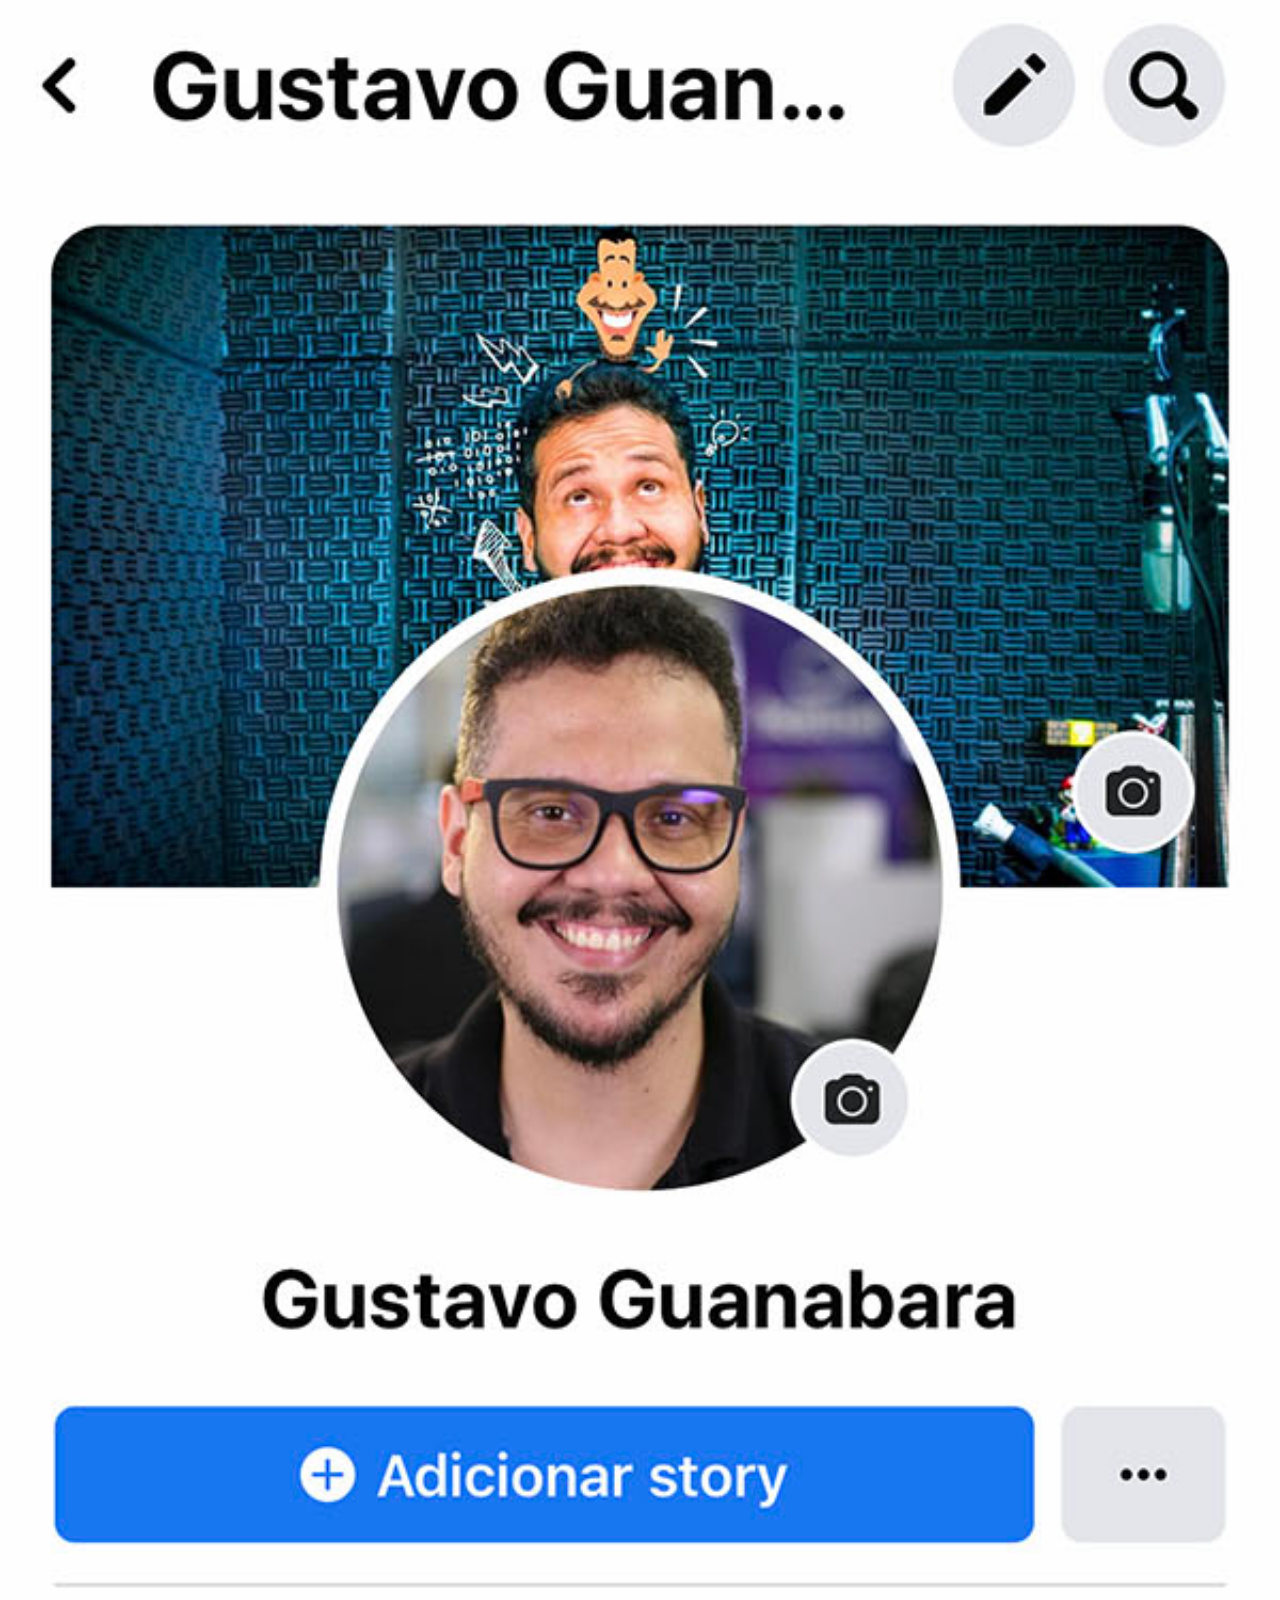
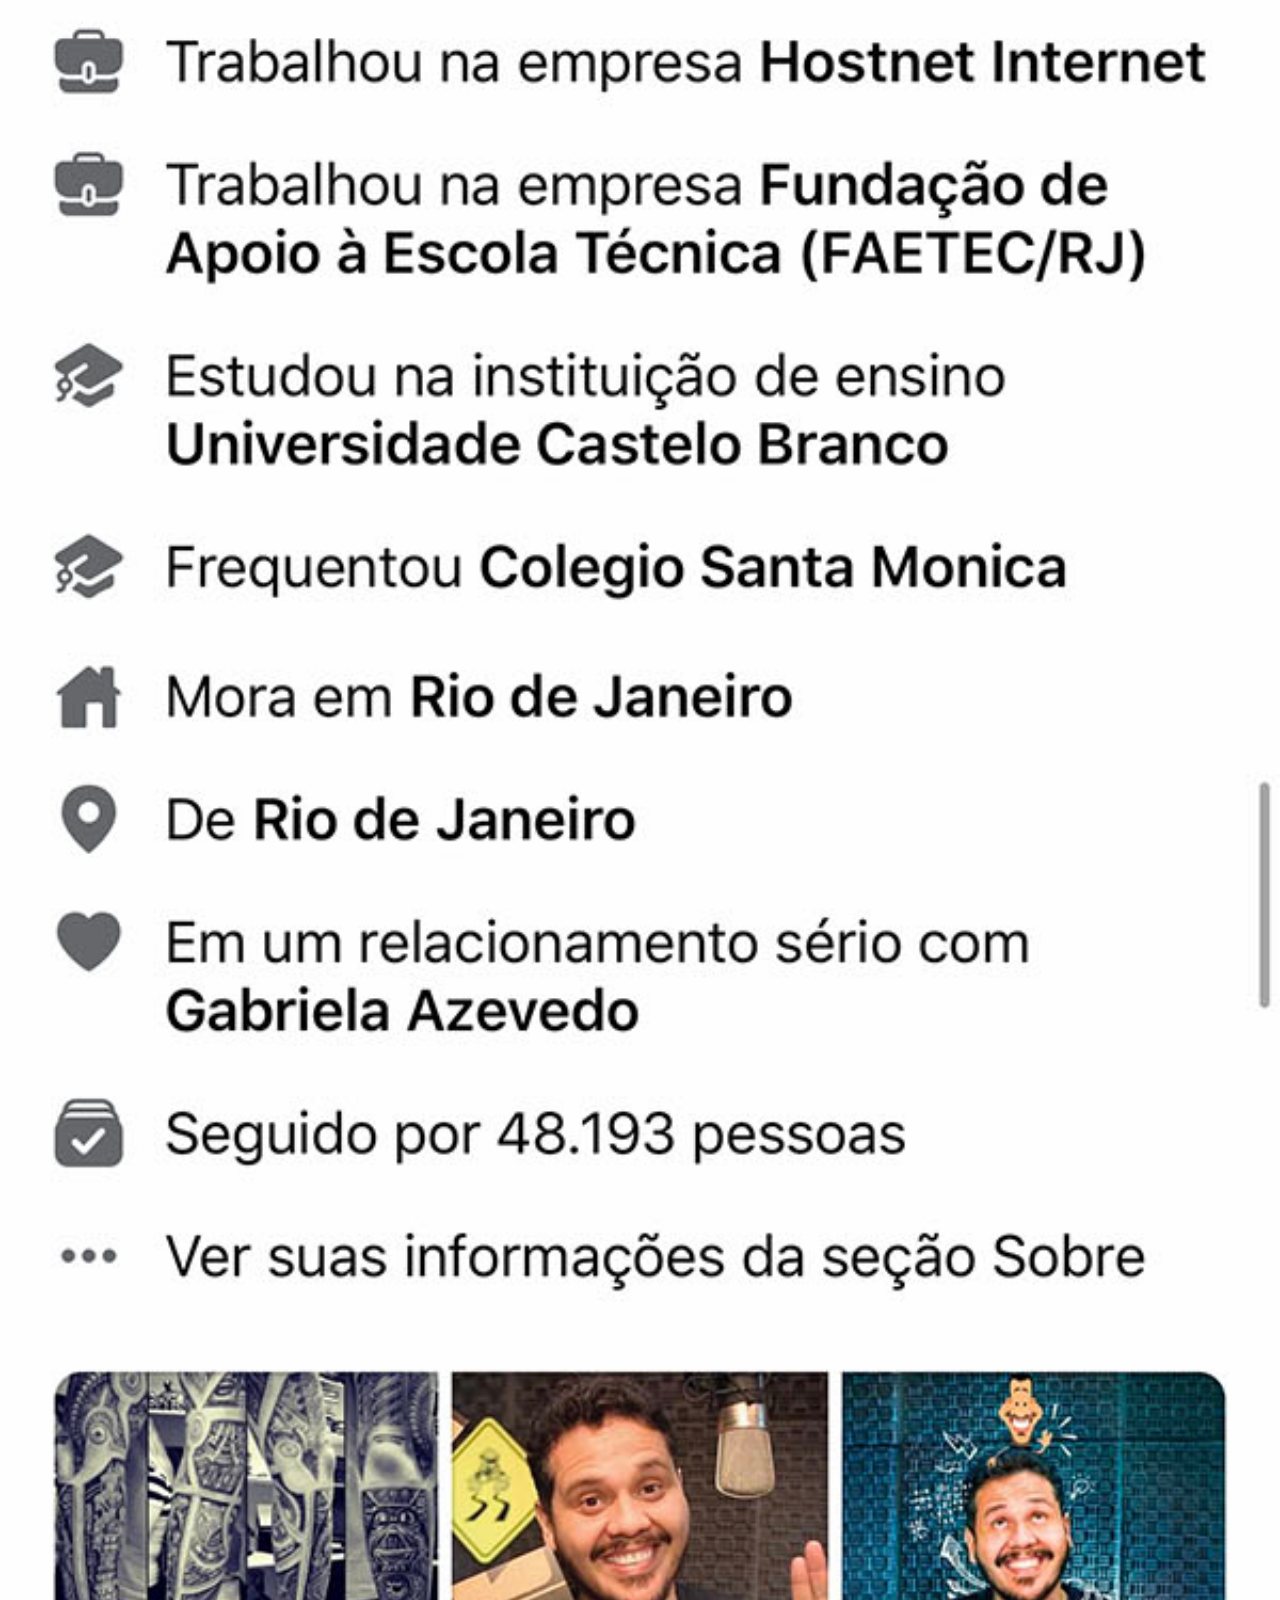
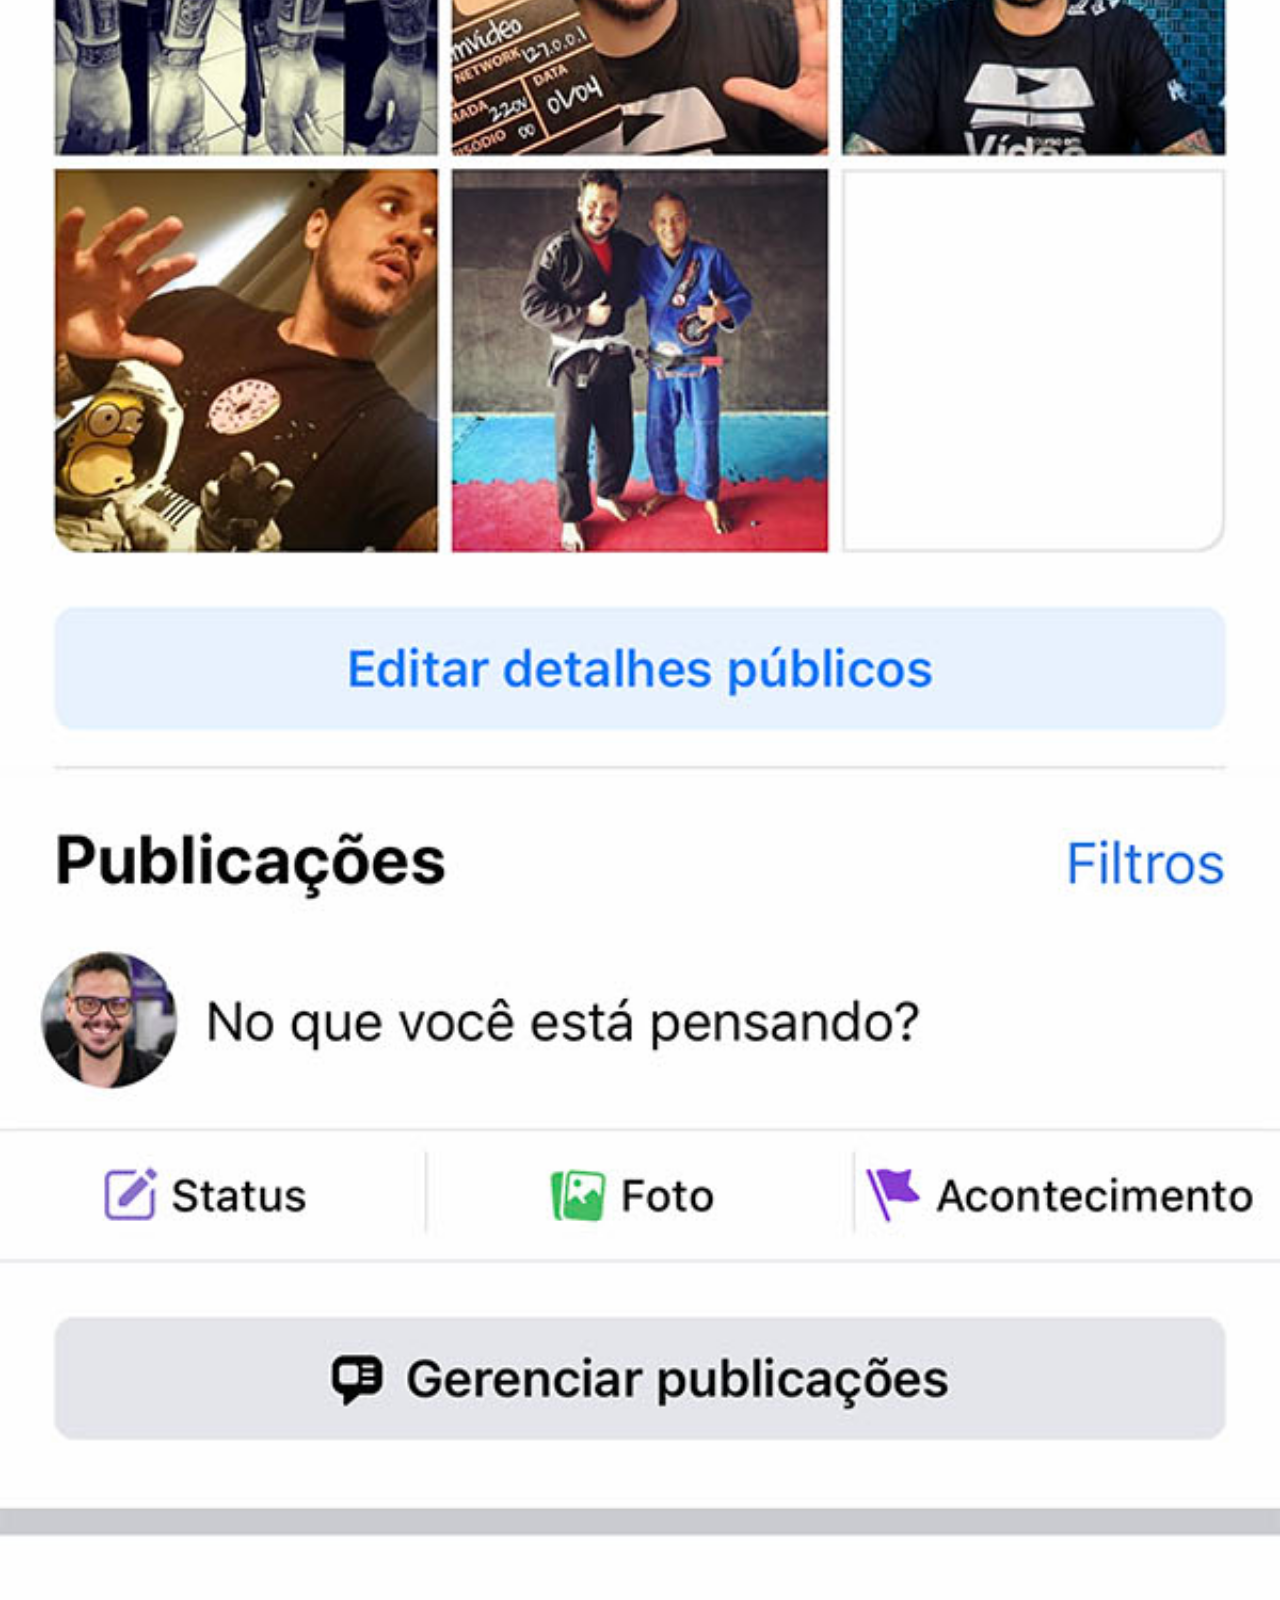
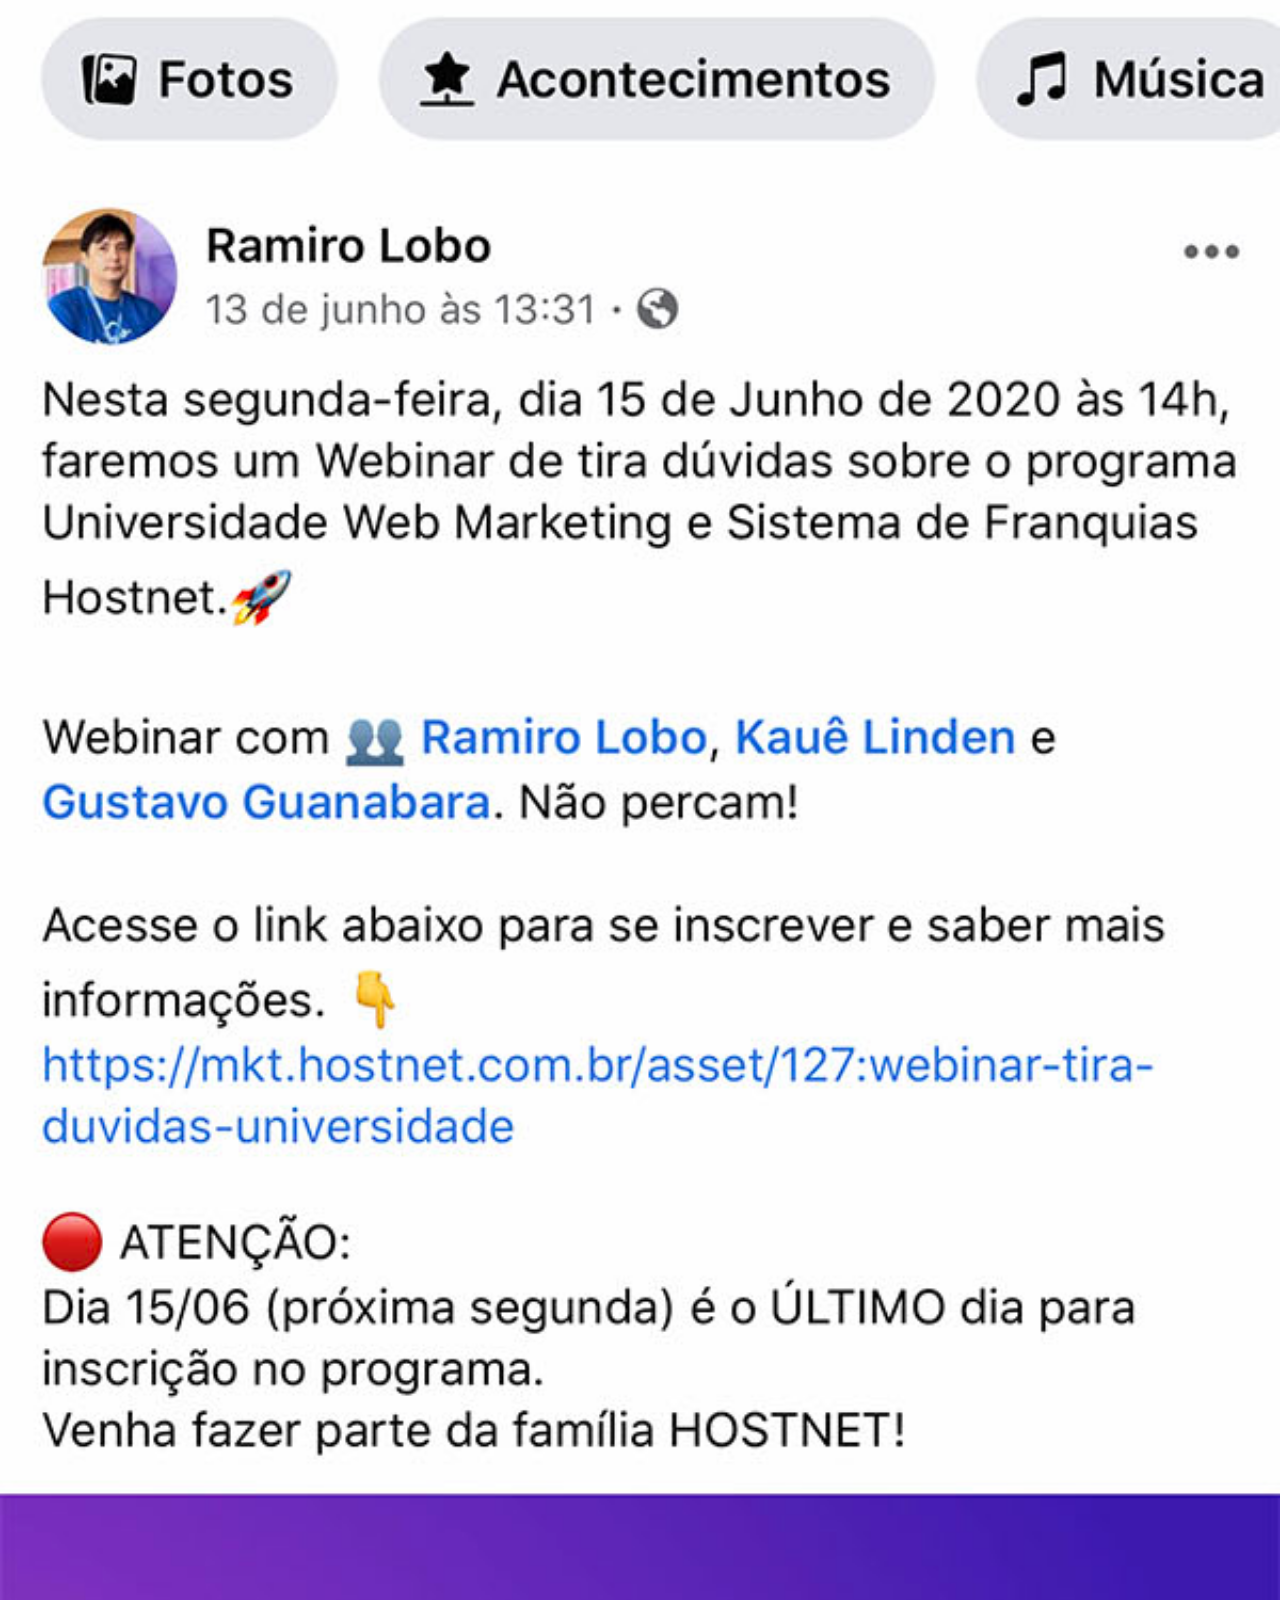
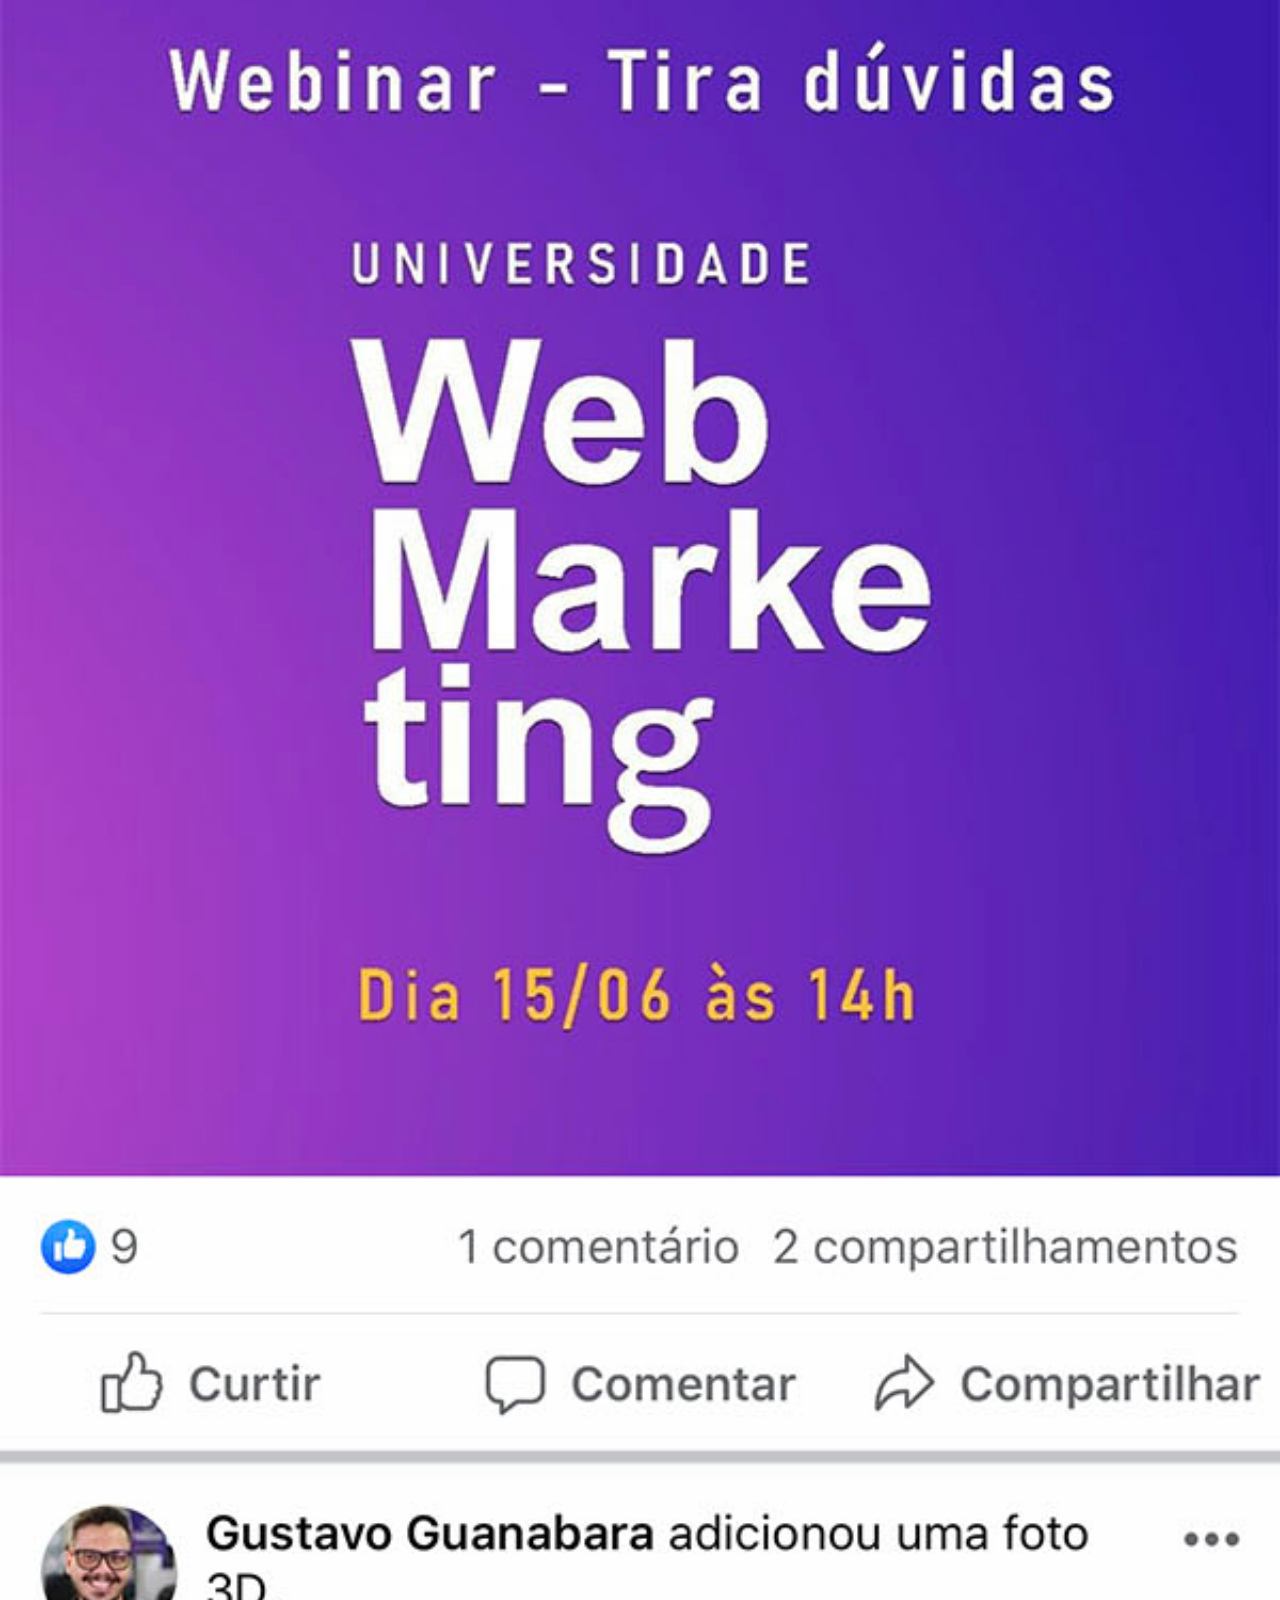
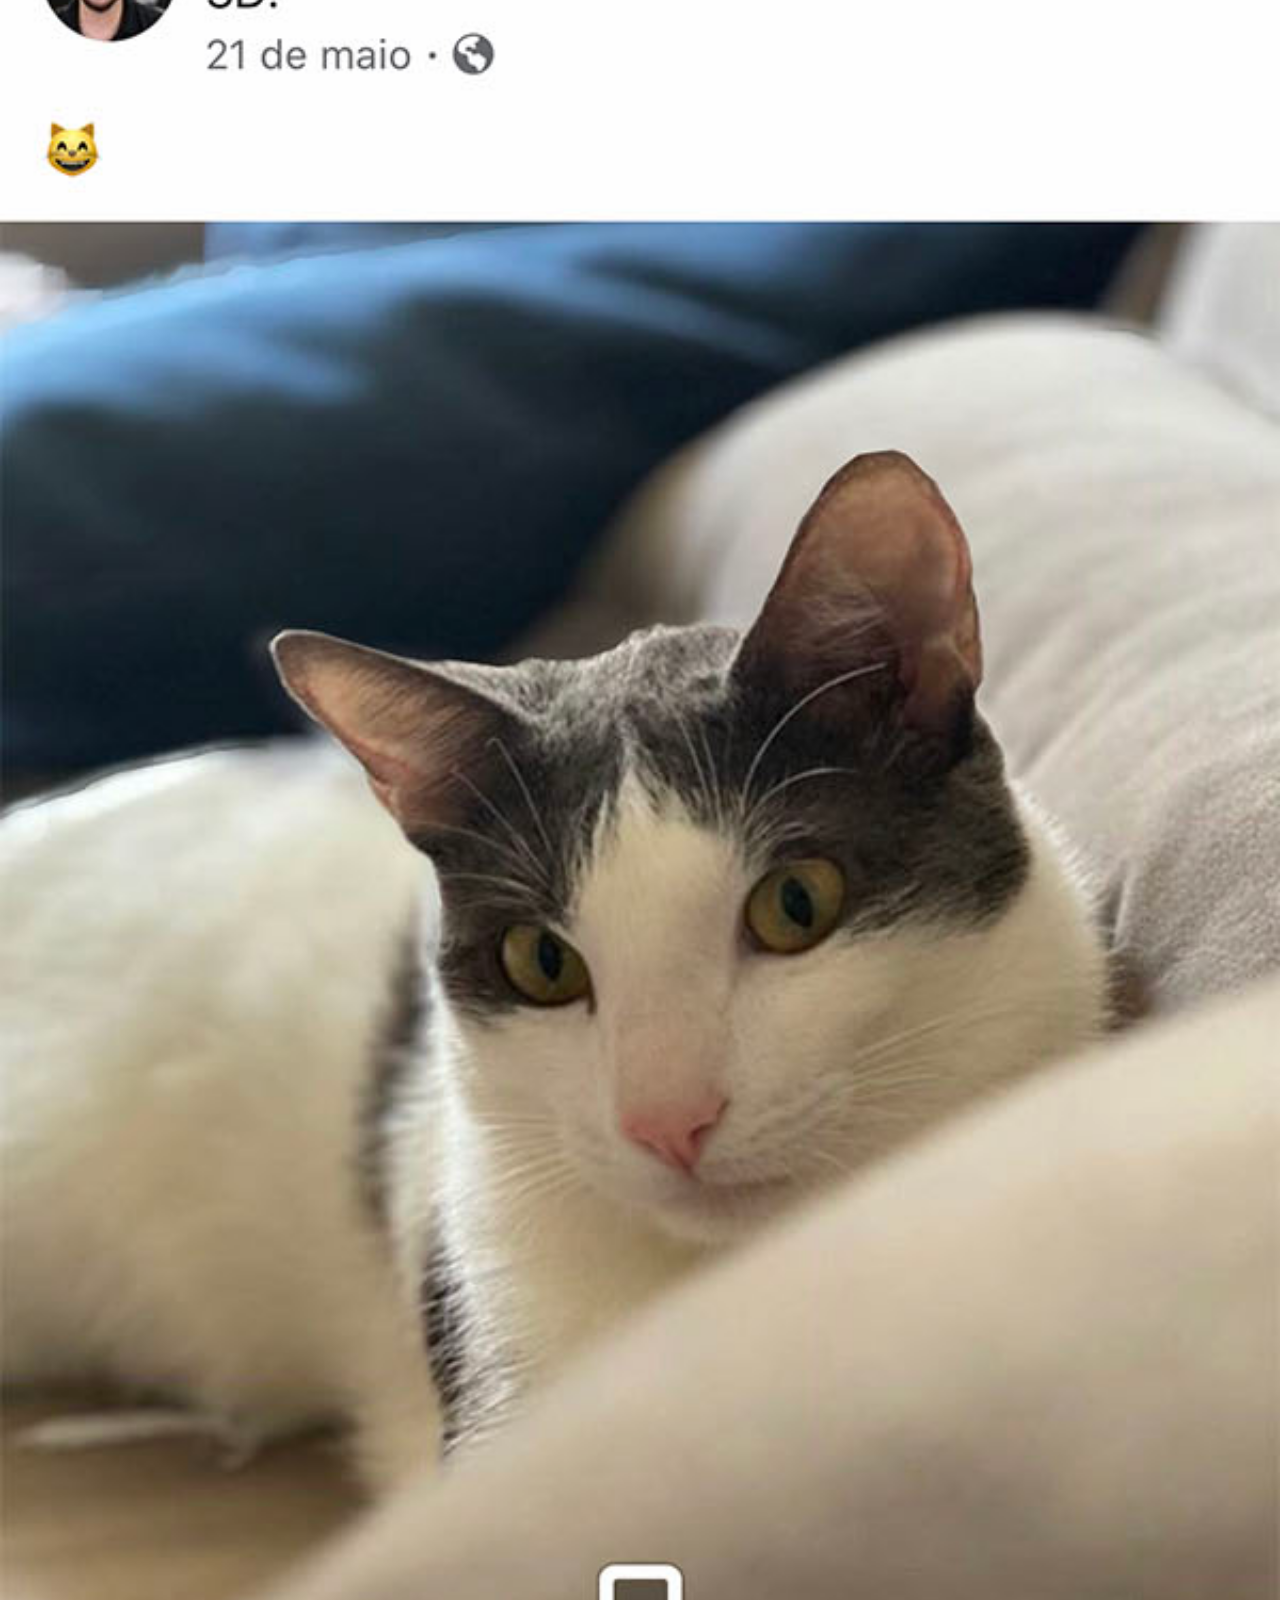
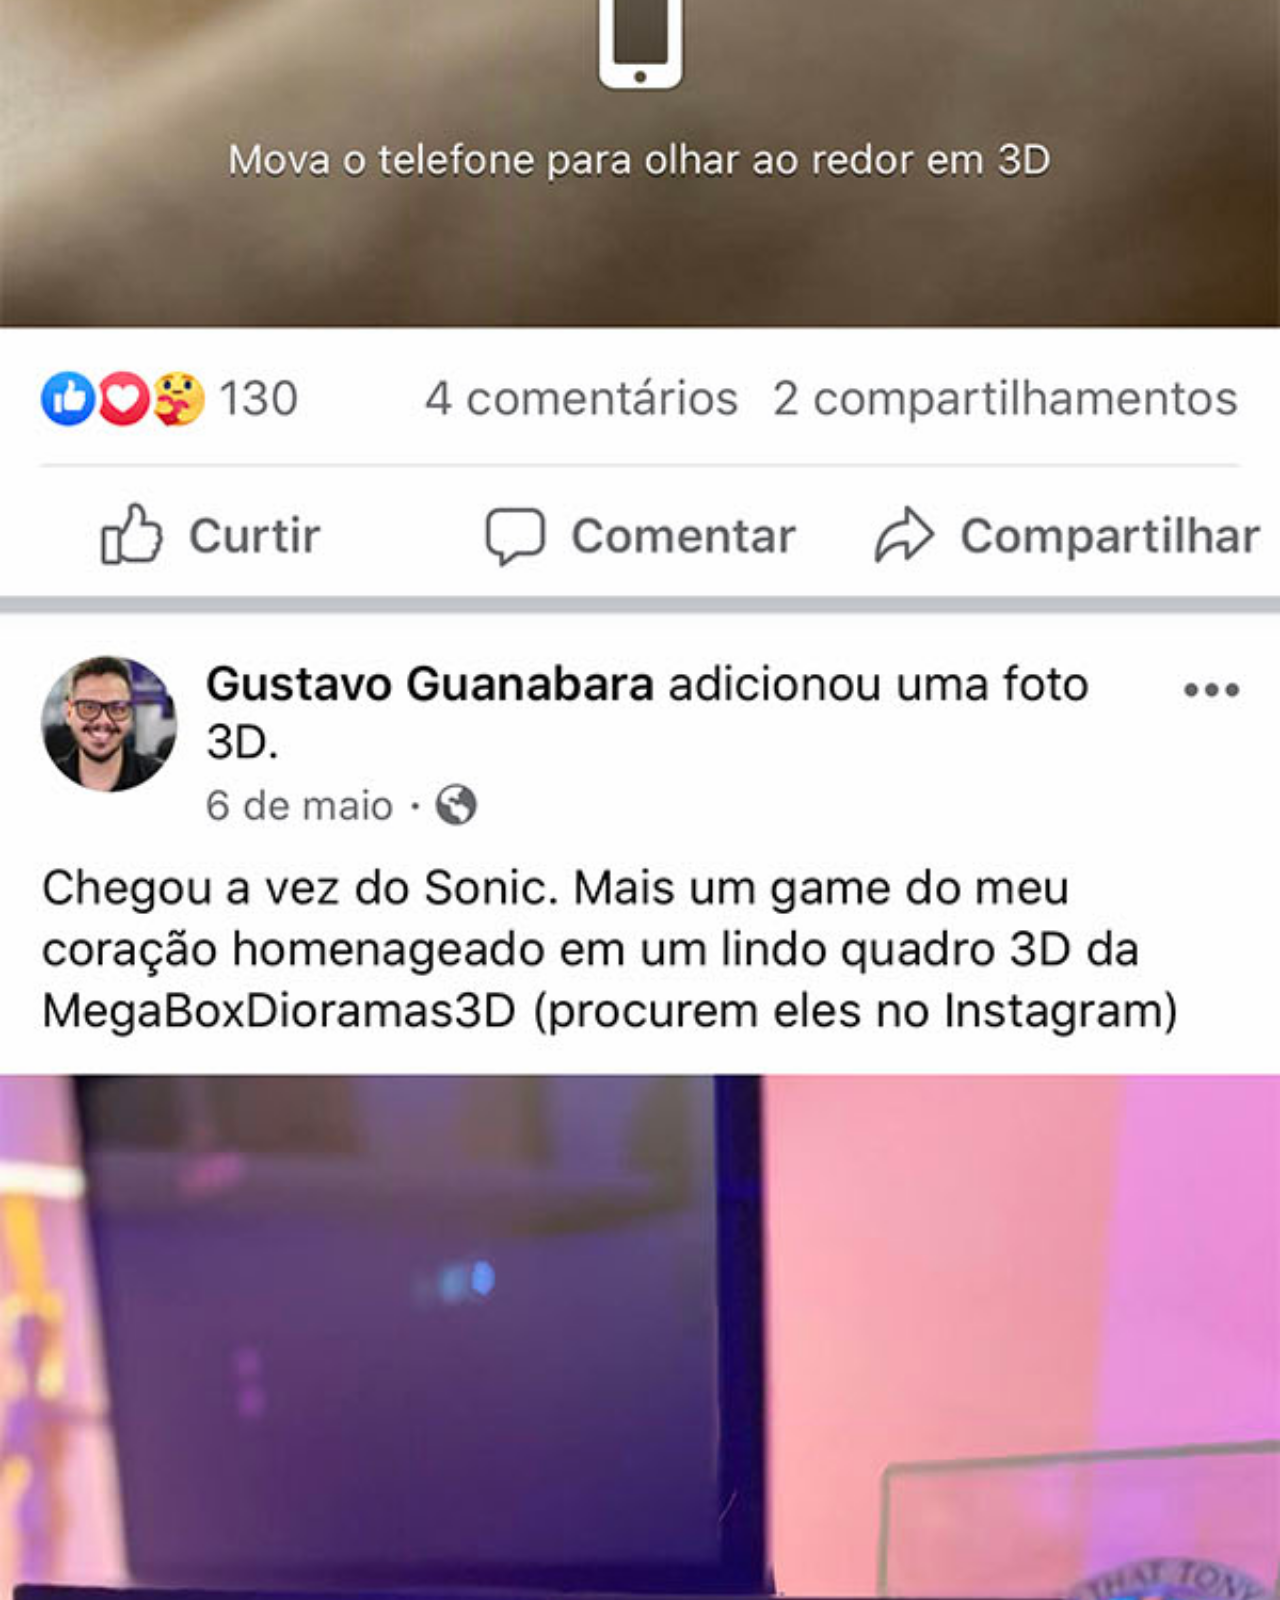
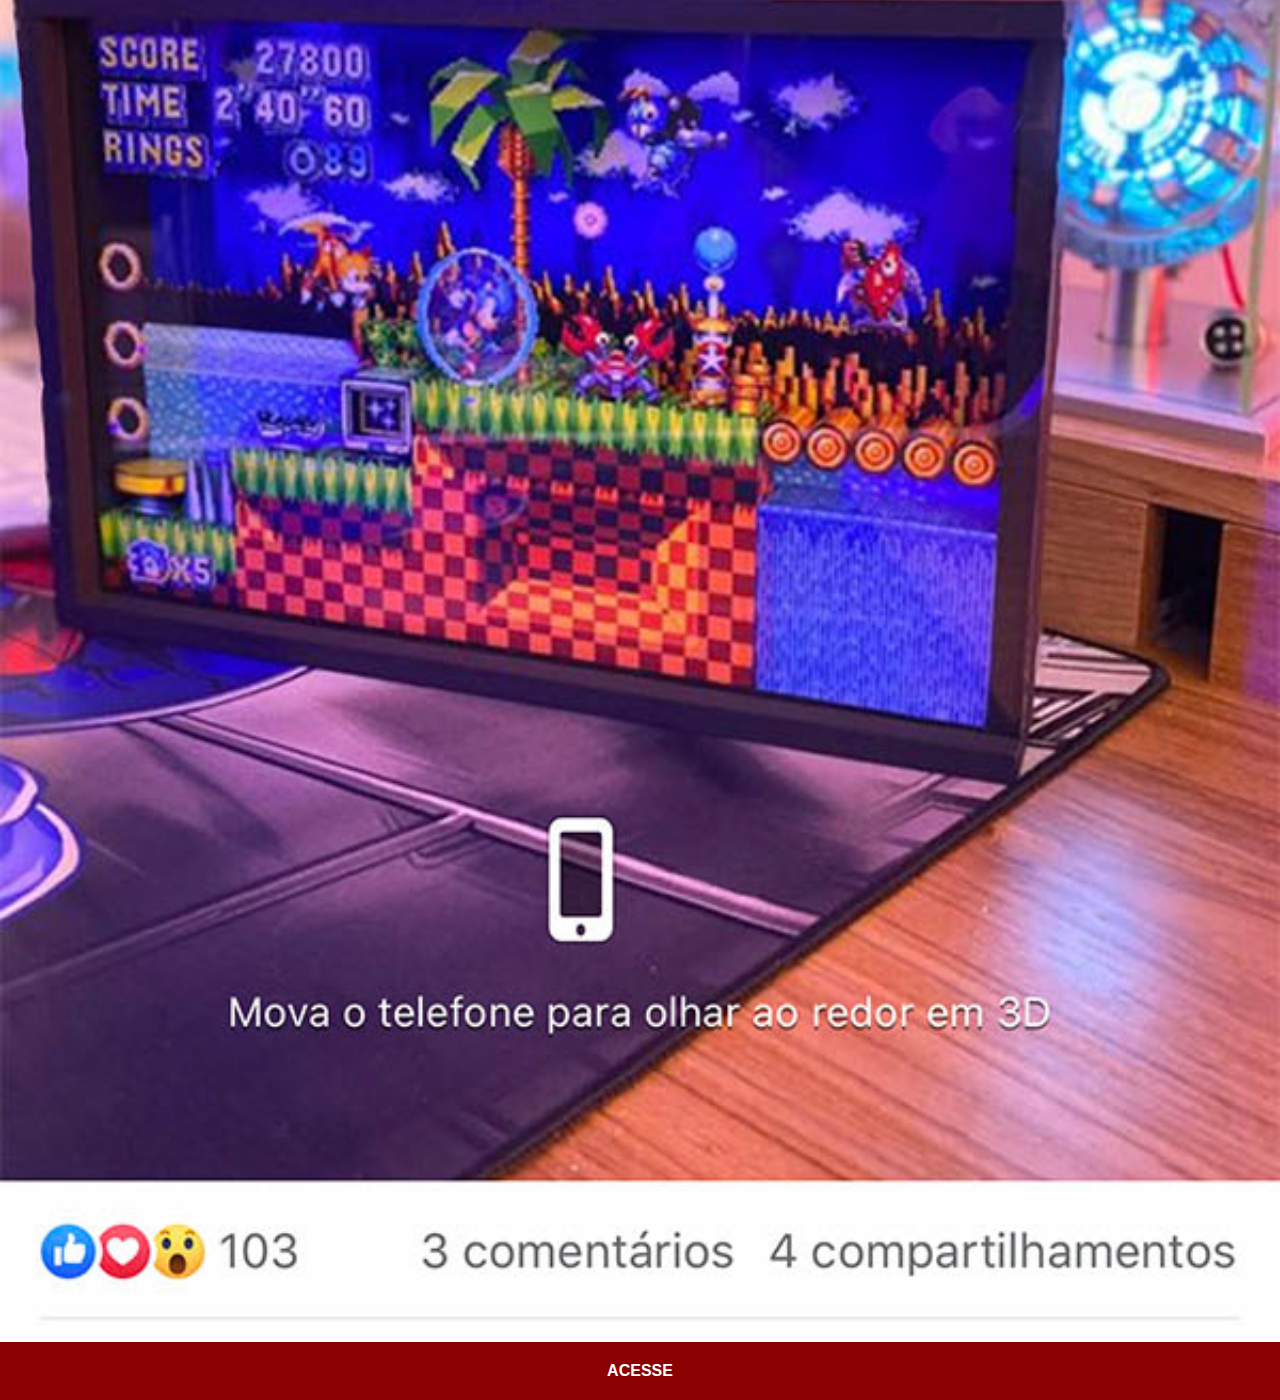
==== facebook.html @ f0d8b3a2 "Criei as demais páginas" ====
<!DOCTYPE html>
<html lang="pt-br">
<head>
    <meta charset="UTF-8">
    <meta http-equiv="X-UA-Compatible" content="IE=edge">
    <meta name="viewport" content="width=device-width, initial-scale=1.0">
    <link rel="stylesheet" href="estilos/social.css">
    <title>Facebook</title>
</head>
<body>
    <img src="imagens/tela-facebook.jpg" alt="Facebook">
    <a href="https://www.facebook.com/misael.guedes.1/" target="_blank">ACESSE</a>
</body>
</html>
---- estilos/social.css ----
@charset "UTF-8";

* {
    margin: 0px;
    padding: 0px;
    font-family: Arial, Helvetica, sans-serif;
}

::-webkit-scrollbar {
    width: 0px;
    height: 0px;
}

img {
    width: 100vw;
}

a {
    display: block;
    background-color: darkred;
    color: white;
    padding: 20px;
    text-align: center;
    font-weight: bolder;
    text-decoration: none;
}

a:hover {
    background-color: red;
}
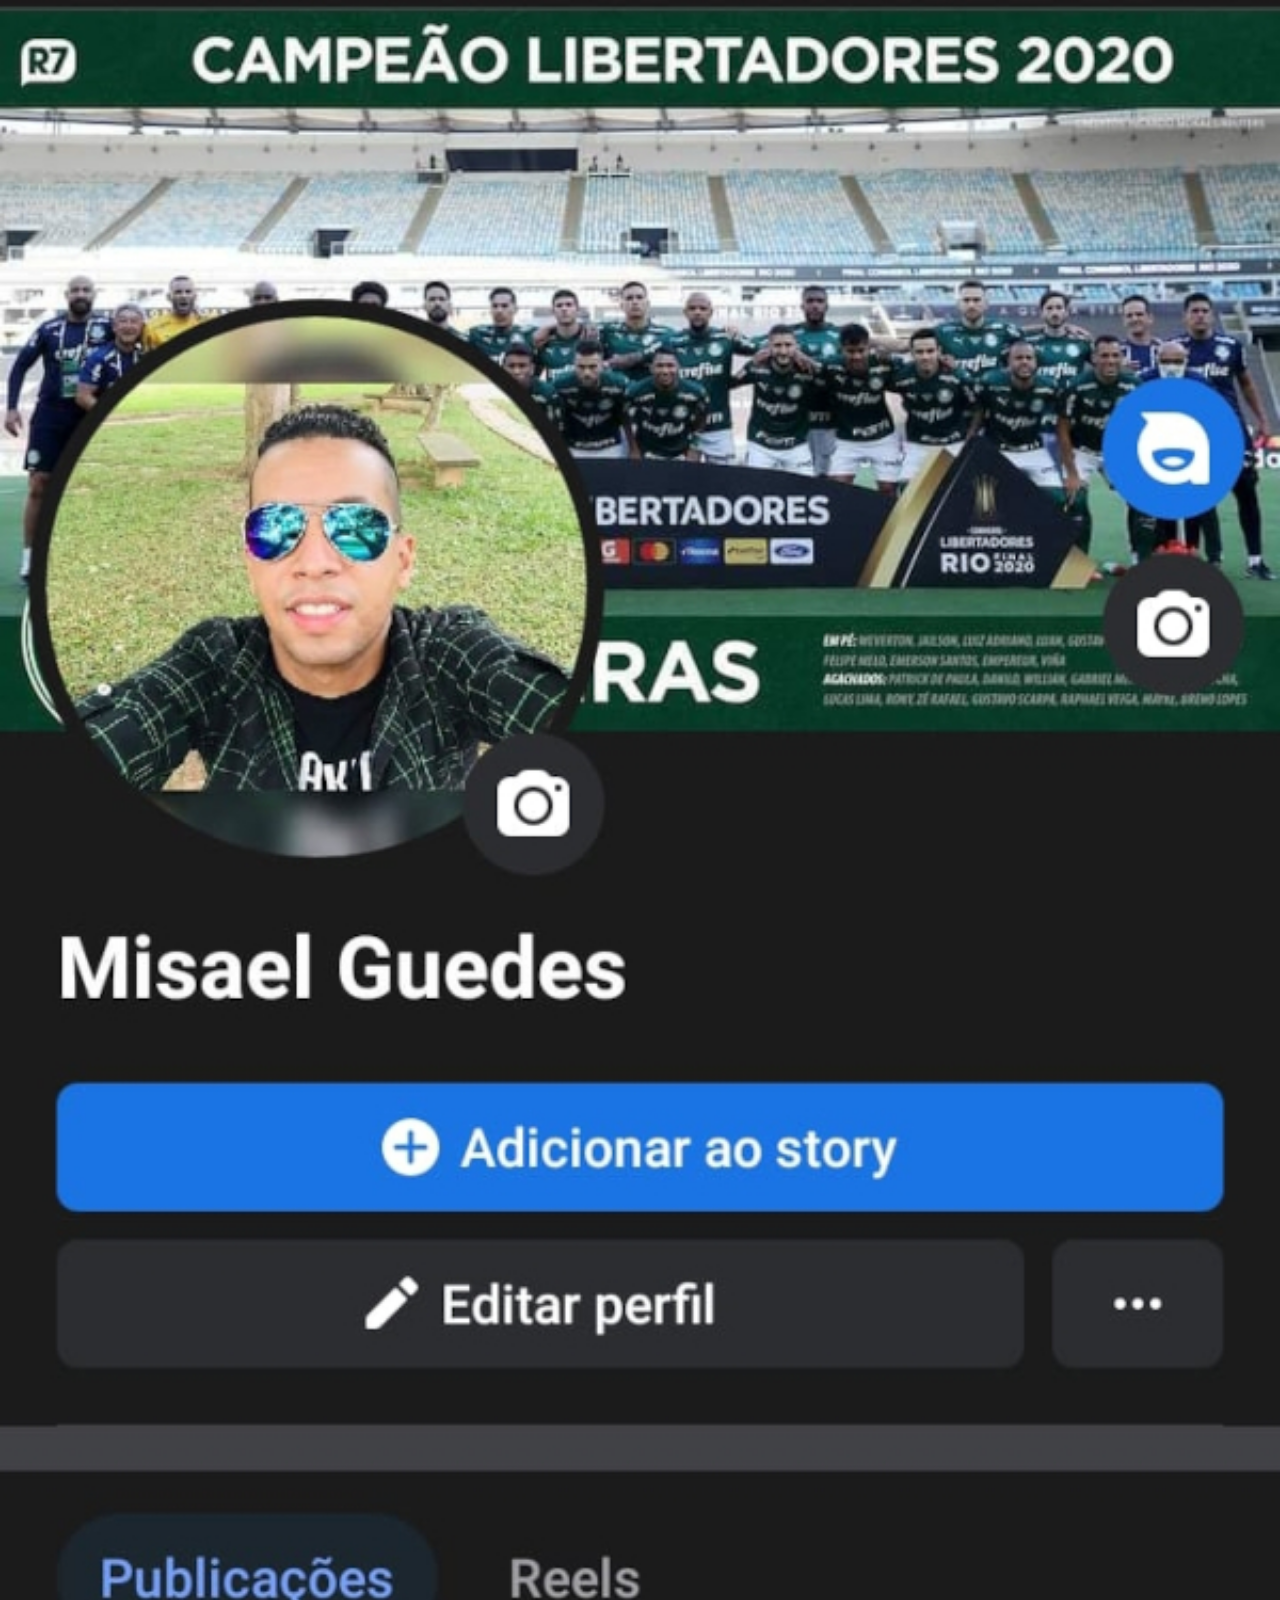
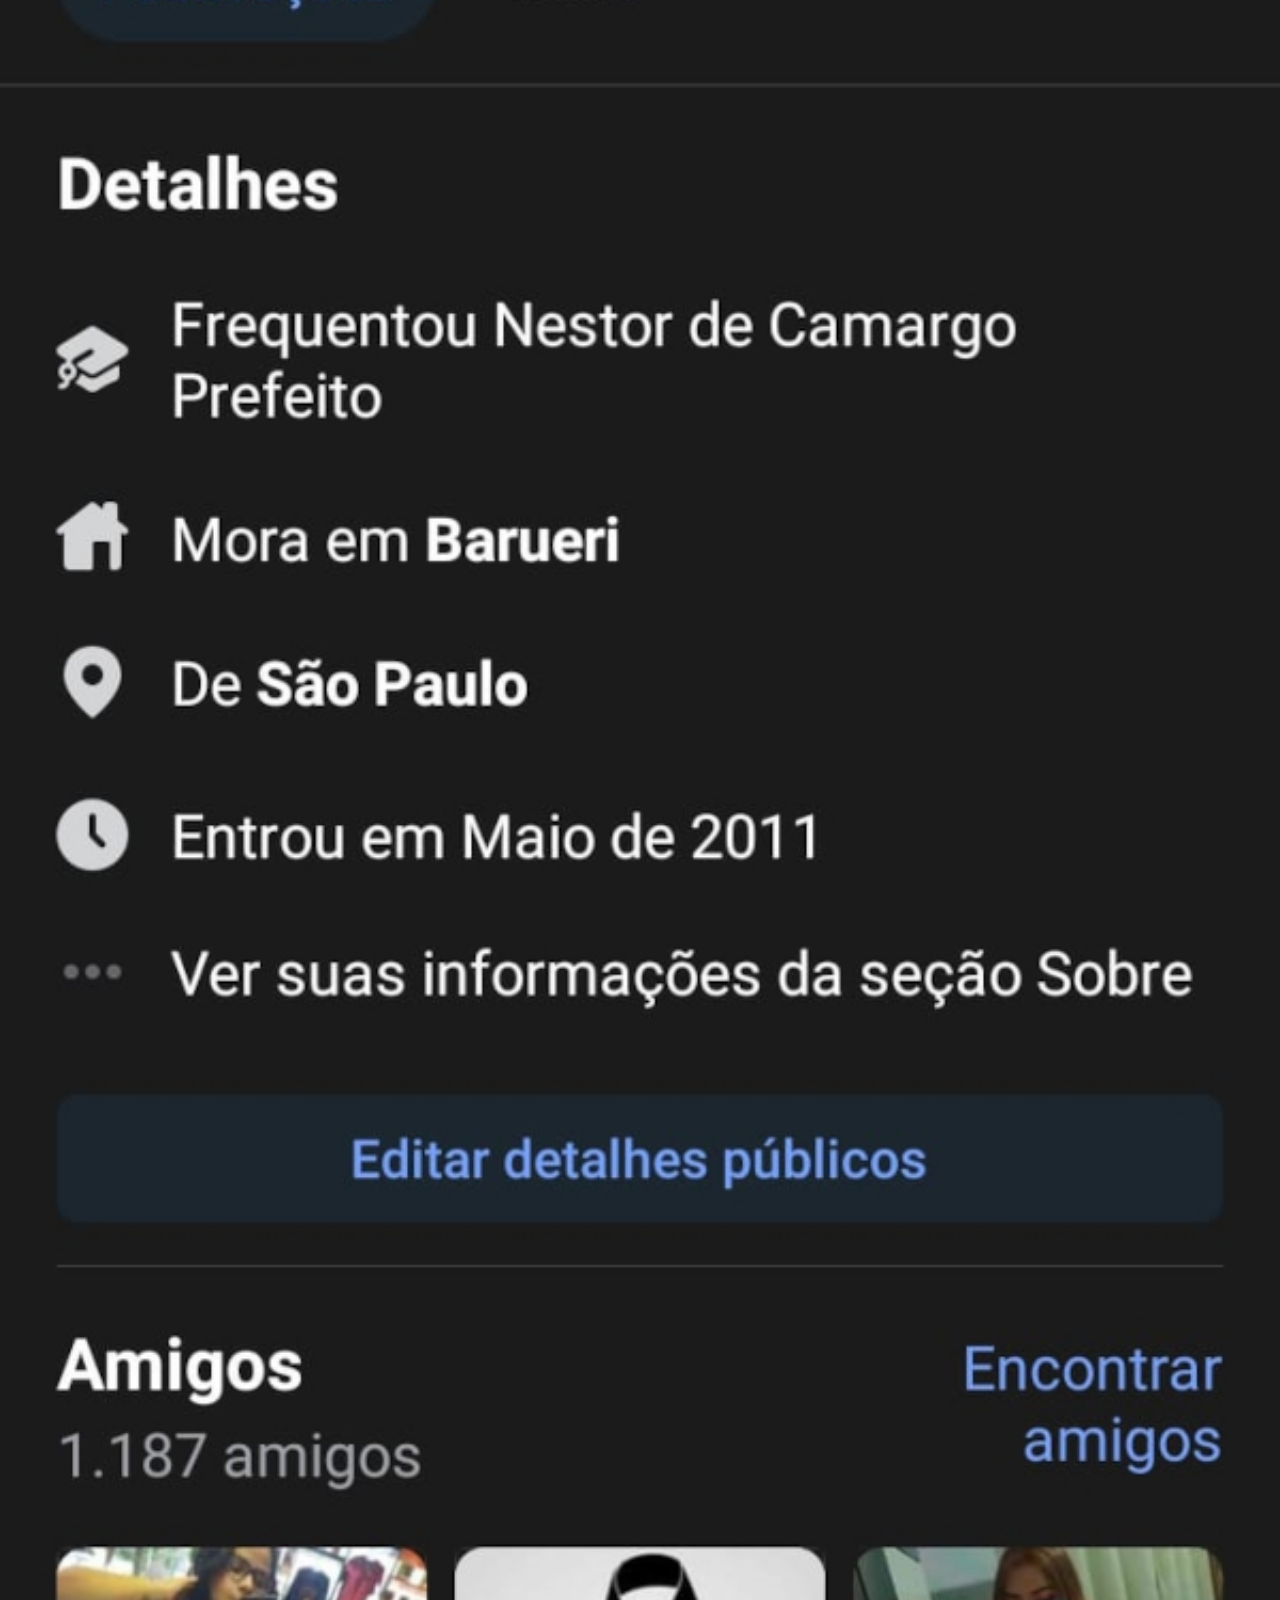
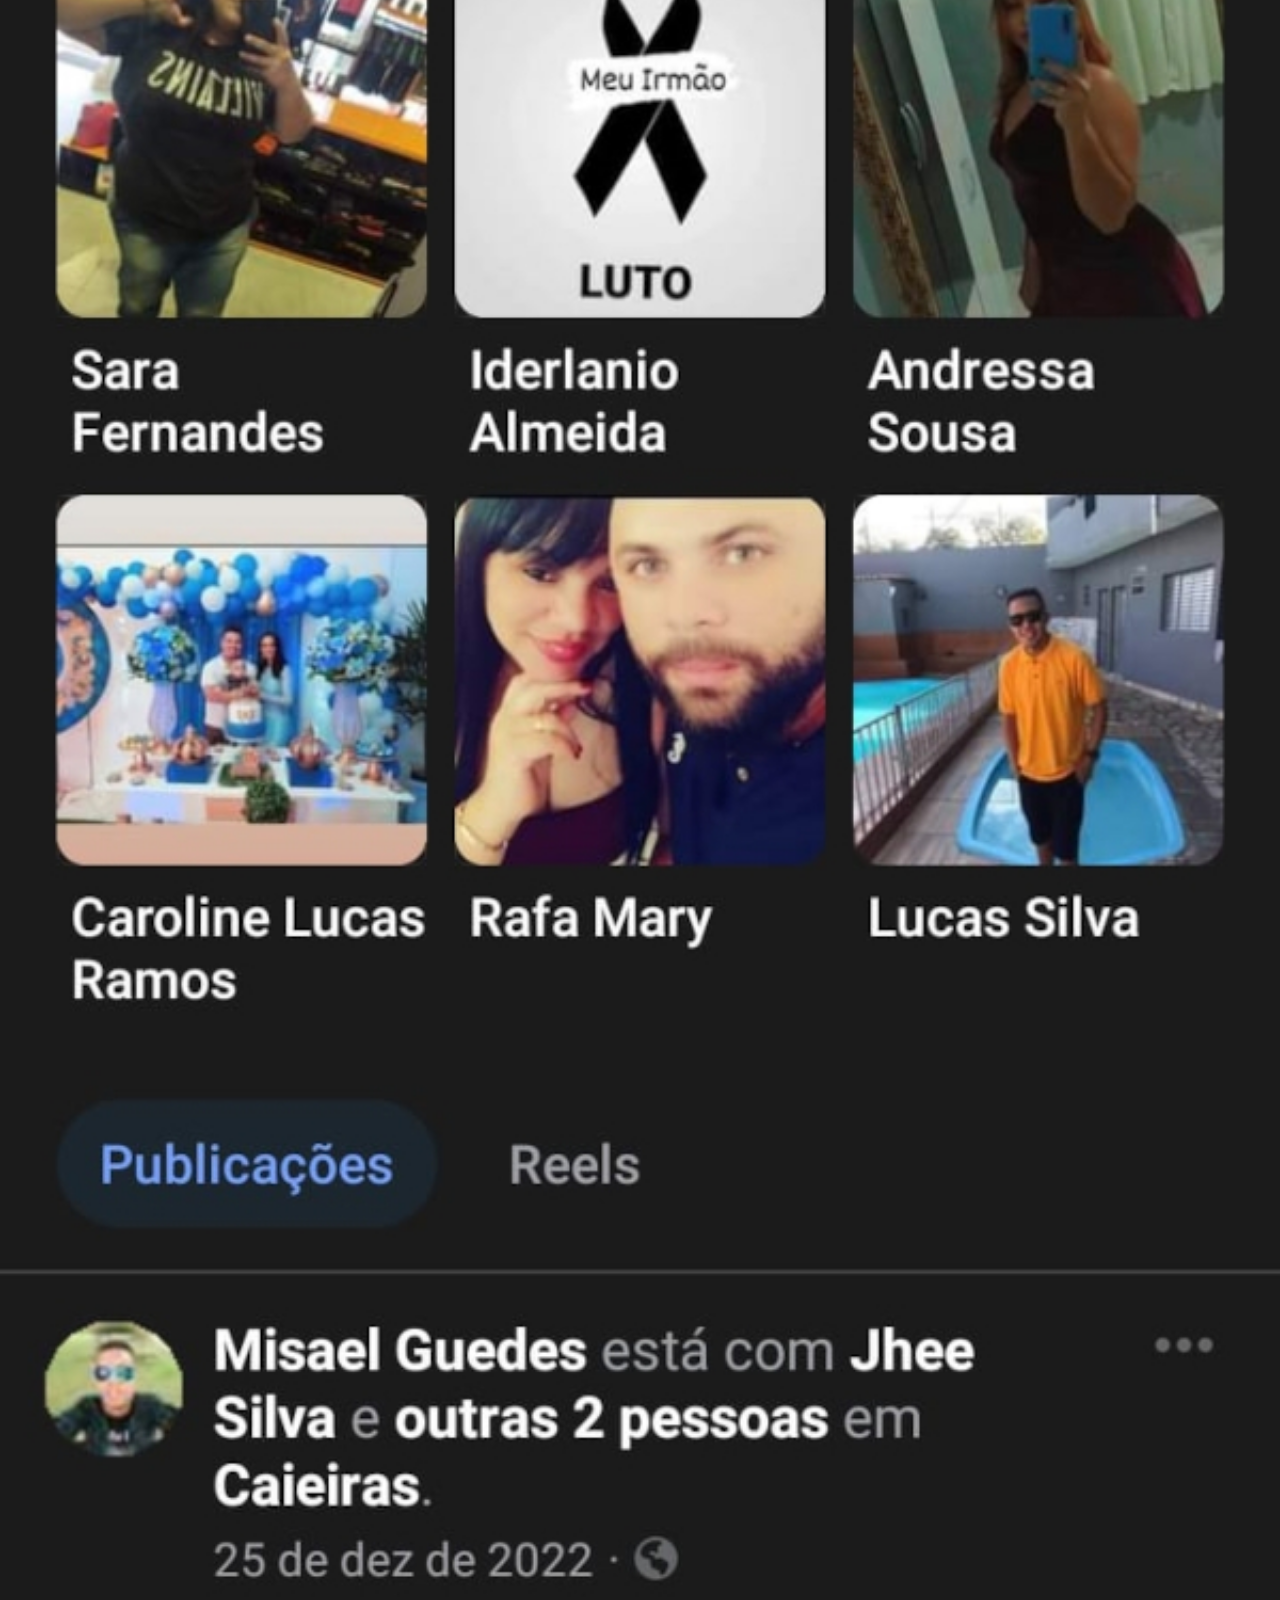
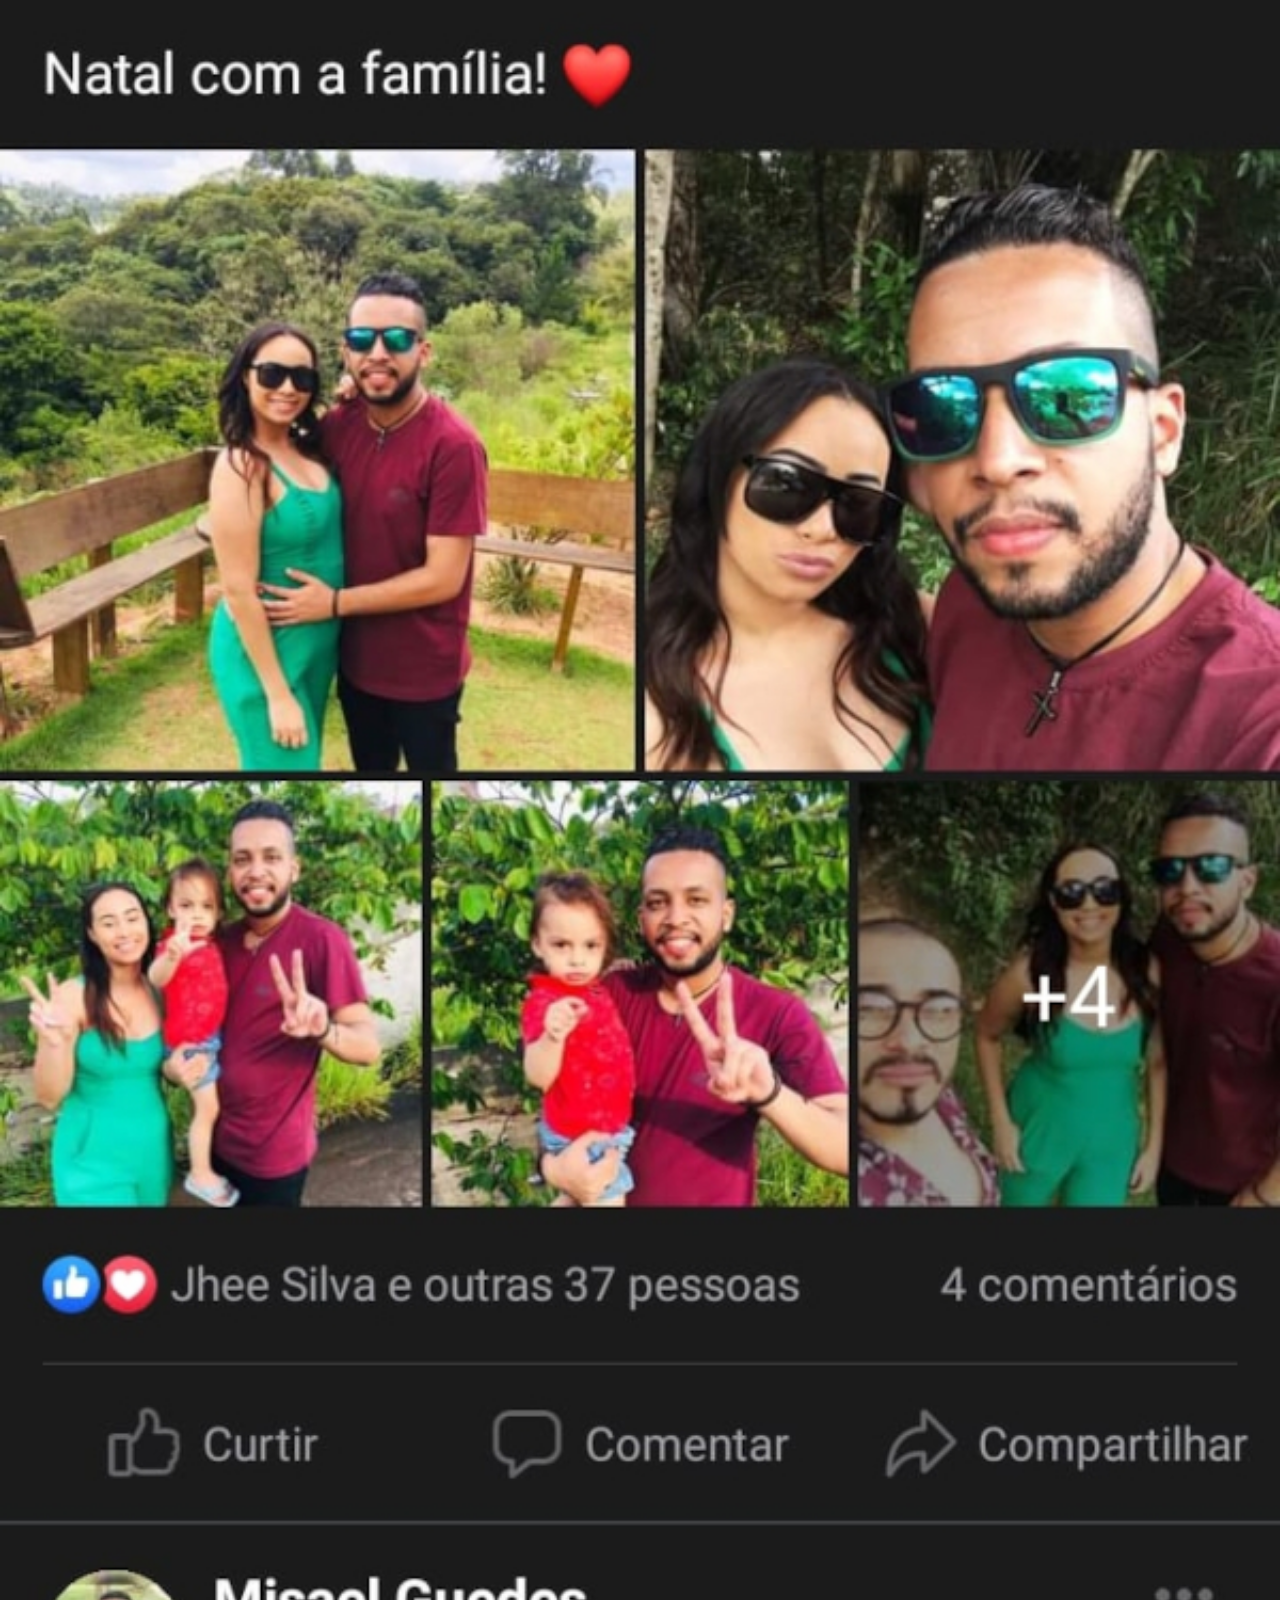
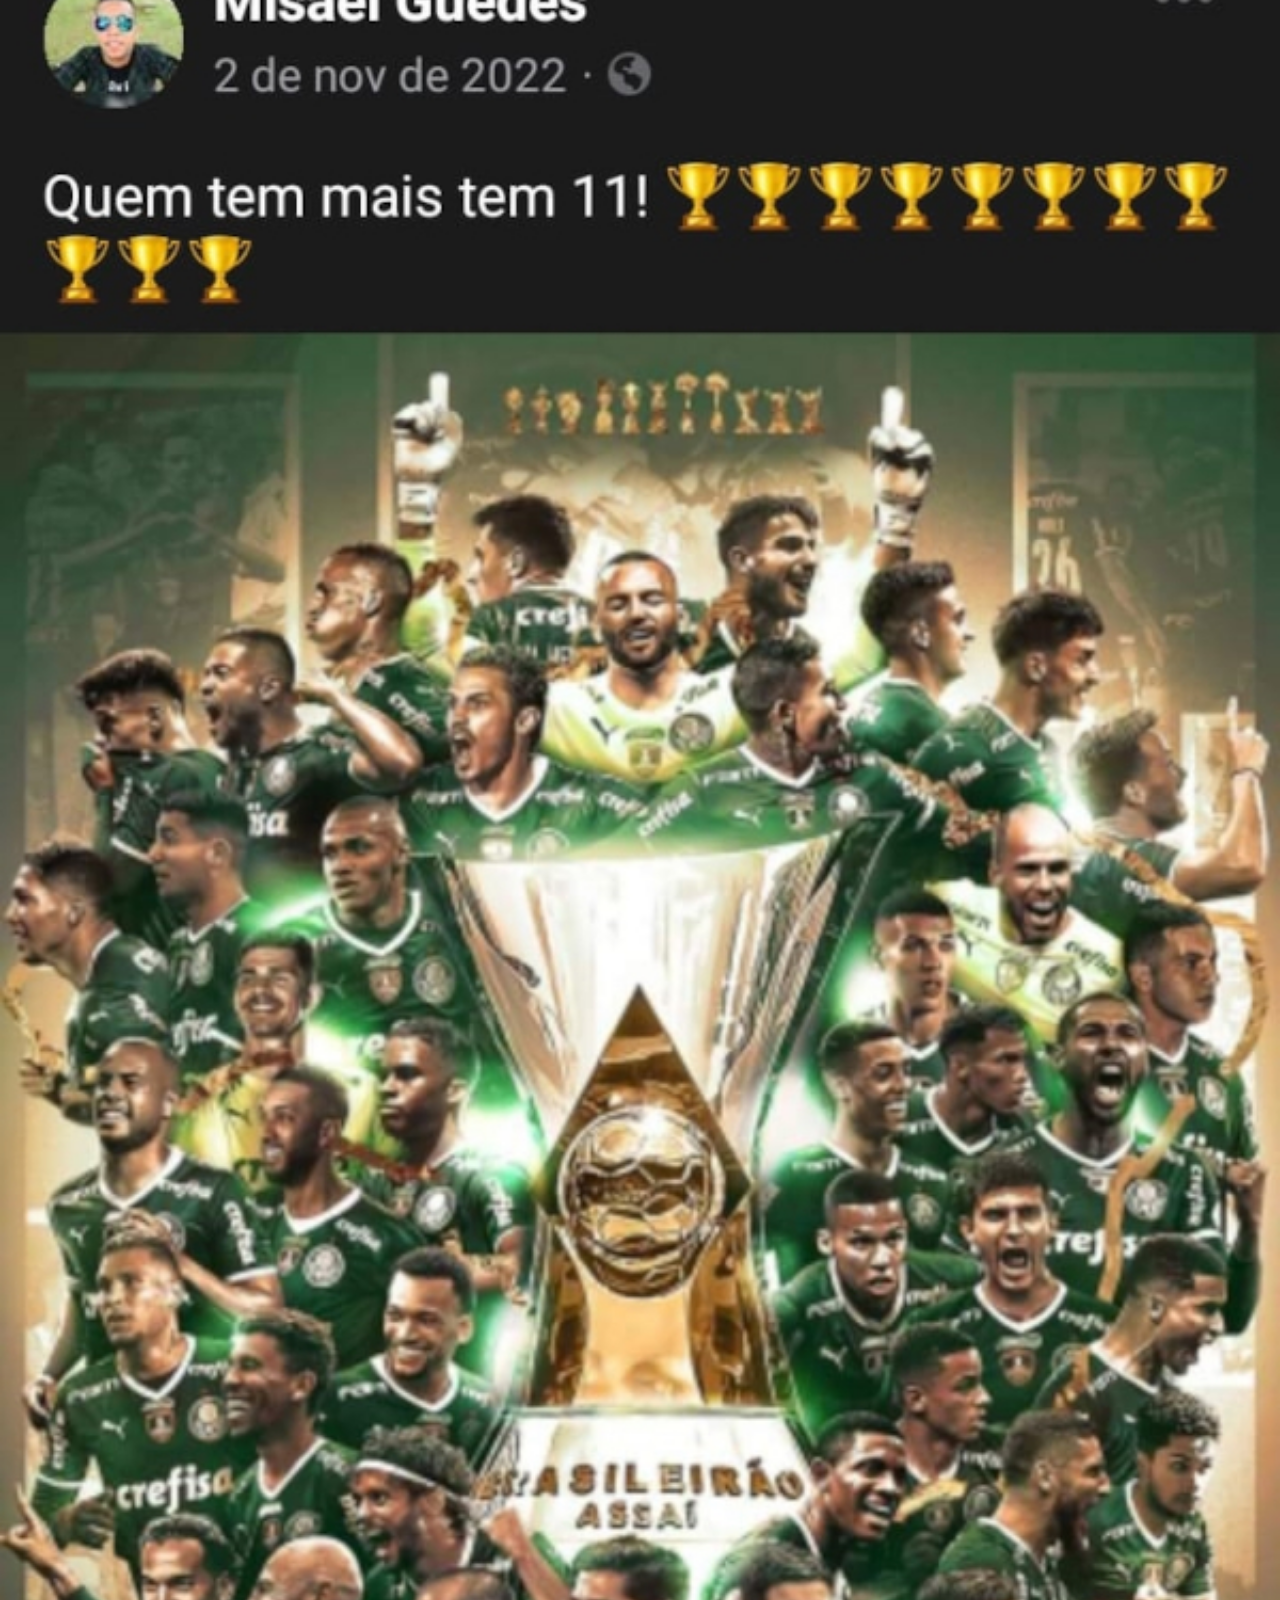
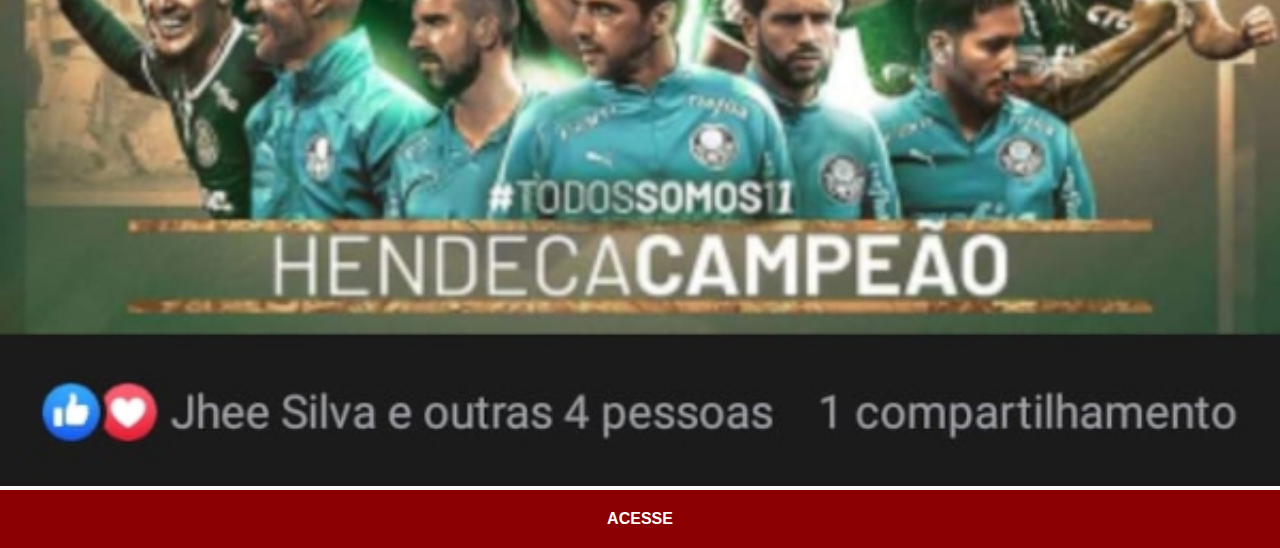
==== commit b2af4be4: "Troquei as telas das redes sociais" ====
--- a/facebook.html
+++ b/facebook.html
@@ -8,7 +8,7 @@
     <title>Facebook</title>
 </head>
 <body>
-    <img src="imagens/tela-facebook.jpg" alt="Facebook">
+    <img src="imagens/tela-facebook.jpeg" alt="Facebook">
     <a href="https://www.facebook.com/misael.guedes.1/" target="_blank">ACESSE</a>
 </body>
 </html>